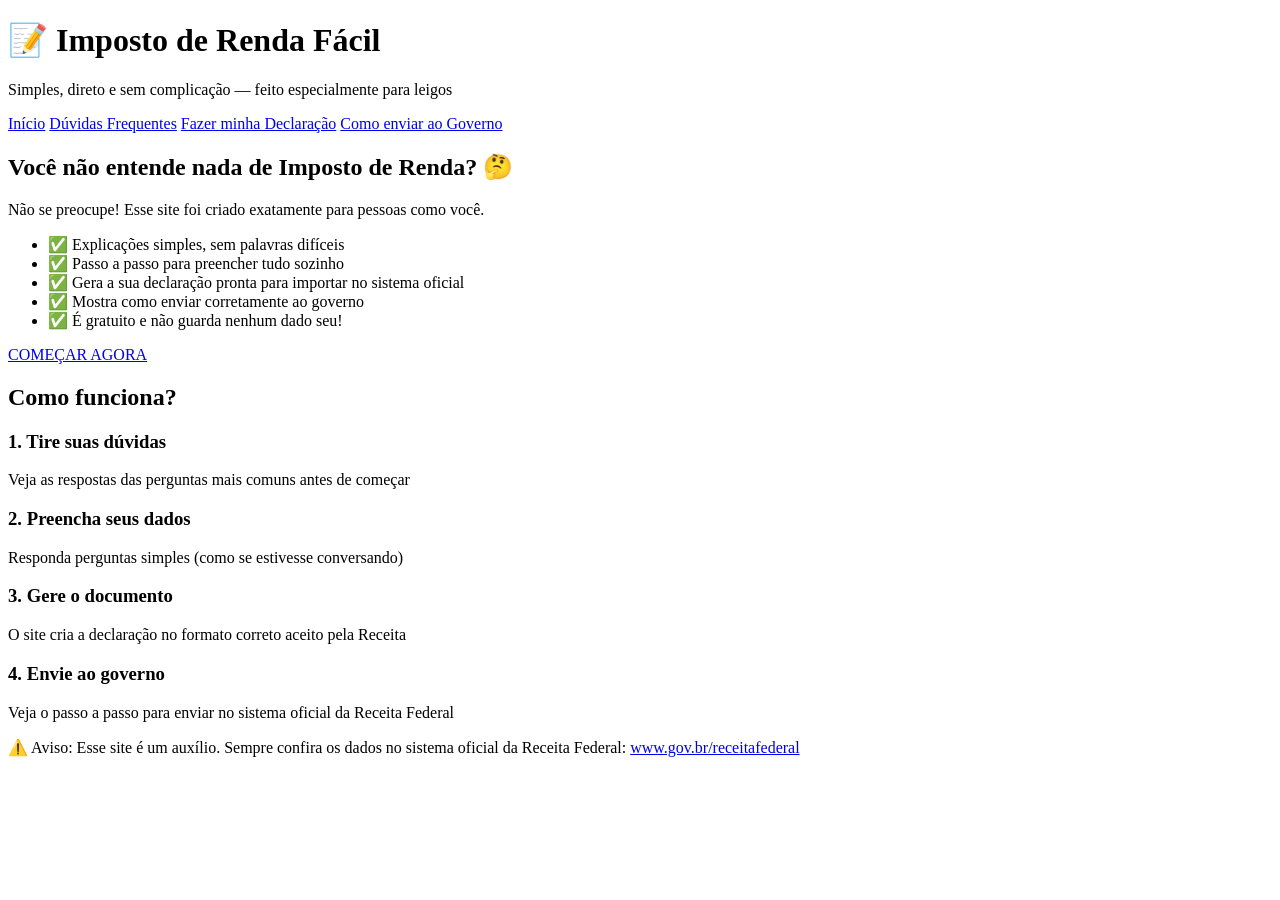
==== index.html @ 2a634f4e "Create index.html" ====
<!DOCTYPE html>
<html lang="pt-BR">
<head>
    <meta charset="UTF-8">
    <meta name="viewport" content="width=device-width, initial-scale=1.0">
    <title>Imposto de Renda Fácil - Para quem não entende nada</title>
    <link rel="stylesheet" href="estilo.css">
</head>
<body>
    <header>
        <div class="container">
            <h1>📝 Imposto de Renda Fácil</h1>
            <p>Simples, direto e sem complicação — feito especialmente para leigos</p>
            <nav>
                <a href="index.html" class="ativo">Início</a>
                <a href="duvidas.html">Dúvidas Frequentes</a>
                <a href="preencher.html">Fazer minha Declaração</a>
                <a href="enviar.html">Como enviar ao Governo</a>
            </nav>
        </div>
    </header>

    <main class="container">
        <section class="destaque glass">
            <h2>Você não entende nada de Imposto de Renda? 🤔</h2>
            <p>Não se preocupe! Esse site foi criado exatamente para pessoas como você.</p>
            <ul>
                <li>✅ Explicações simples, sem palavras difíceis</li>
                <li>✅ Passo a passo para preencher tudo sozinho</li>
                <li>✅ Gera a sua declaração pronta para importar no sistema oficial</li>
                <li>✅ Mostra como enviar corretamente ao governo</li>
                <li>✅ É gratuito e não guarda nenhum dado seu!</li>
            </ul>
            <a href="preencher.html" class="botao-principal">COMEÇAR AGORA</a>
        </section>

        <section class="como-funciona">
            <h2>Como funciona?</h2>
            <div class="passos">
                <div class="passo glass">
                    <h3>1. Tire suas dúvidas</h3>
                    <p>Veja as respostas das perguntas mais comuns antes de começar</p>
                </div>
                <div class="passo glass">
                    <h3>2. Preencha seus dados</h3>
                    <p>Responda perguntas simples (como se estivesse conversando)</p>
                </div>
                <div class="passo glass">
                    <h3>3. Gere o documento</h3>
                    <p>O site cria a declaração no formato correto aceito pela Receita</p>
                </div>
                <div class="passo glass">
                    <h3>4. Envie ao governo</h3>
                    <p>Veja o passo a passo para enviar no sistema oficial da Receita Federal</p>
                </div>
            </div>
        </section>
    </main>

    <footer>
        <div class="container">
            <p>⚠️ Aviso: Esse site é um auxílio. Sempre confira os dados no sistema oficial da Receita Federal: <a href="https://www.gov.br/receitafederal" target="_blank">www.gov.br/receitafederal</a></p>
        </div>
    </footer>

    <script src="script.js"></script>
</body>
</html>
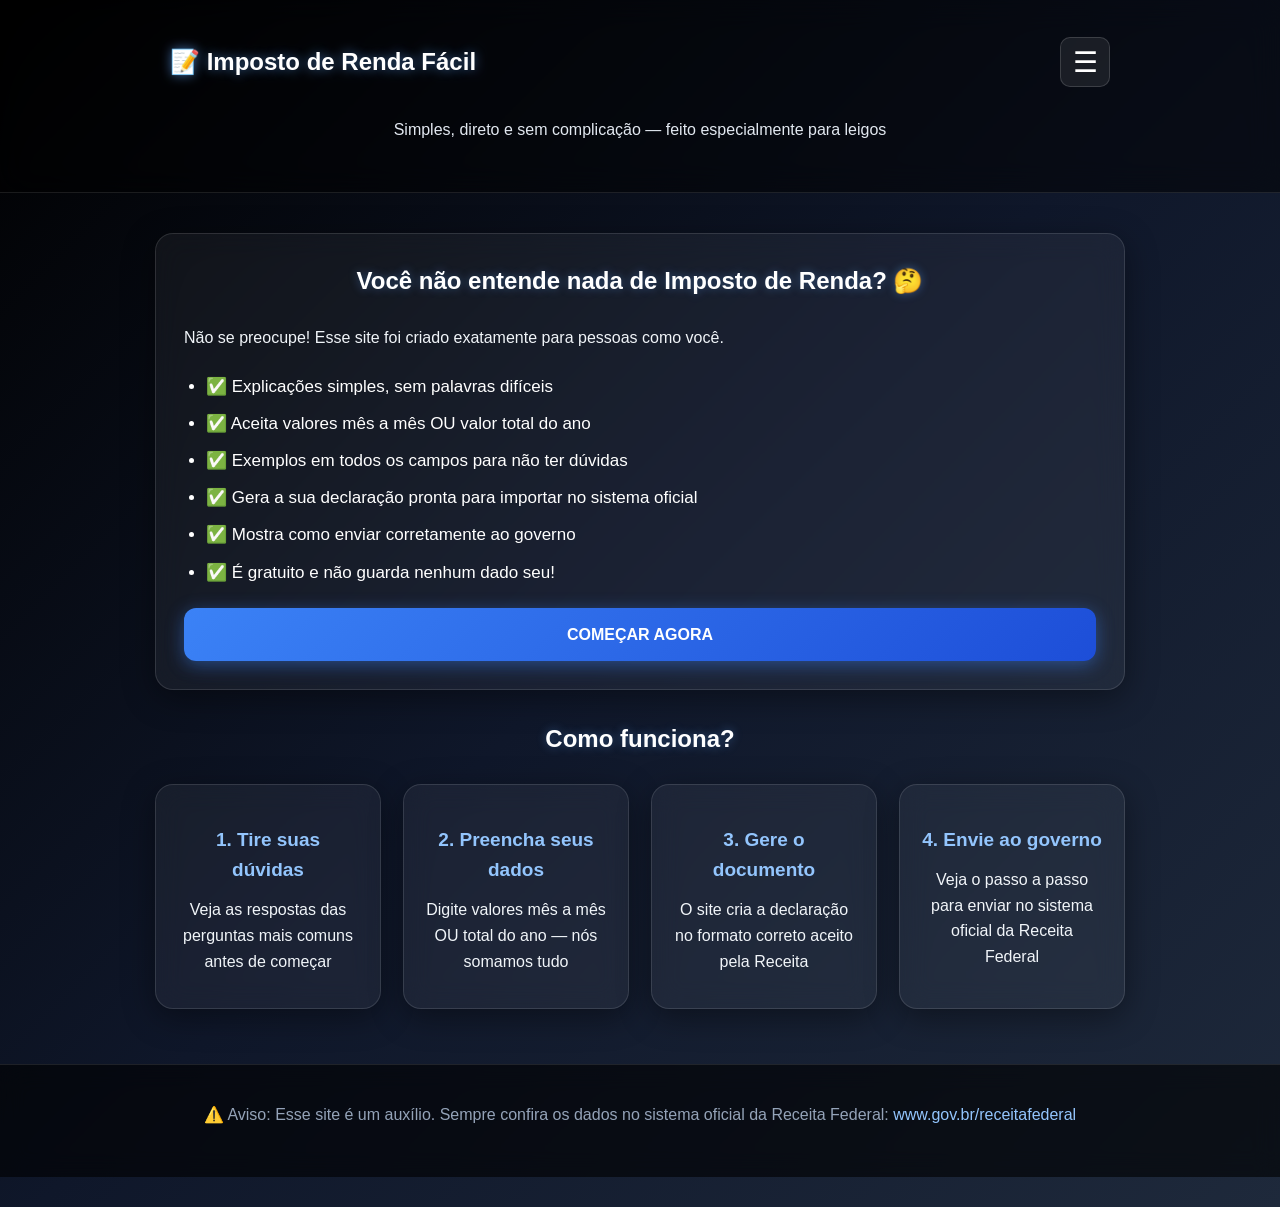
==== commit 562eacdd: "Update index.html" ====
--- a/index.html
+++ b/index.html
@@ -9,14 +9,19 @@
 <body>
     <header>
         <div class="container">
-            <h1>📝 Imposto de Renda Fácil</h1>
-            <p>Simples, direto e sem complicação — feito especialmente para leigos</p>
-            <nav>
+            <div class="cabecalho-topo">
+                <h1>📝 Imposto de Renda Fácil</h1>
+                <button class="botao-menu" id="abrirMenu">☰</button>
+            </div>
+
+            <nav id="menuNavegacao" class="menu-escondido">
                 <a href="index.html" class="ativo">Início</a>
                 <a href="duvidas.html">Dúvidas Frequentes</a>
                 <a href="preencher.html">Fazer minha Declaração</a>
                 <a href="enviar.html">Como enviar ao Governo</a>
             </nav>
+
+            <p>Simples, direto e sem complicação — feito especialmente para leigos</p>
         </div>
     </header>
 
@@ -26,7 +31,8 @@
             <p>Não se preocupe! Esse site foi criado exatamente para pessoas como você.</p>
             <ul>
                 <li>✅ Explicações simples, sem palavras difíceis</li>
-                <li>✅ Passo a passo para preencher tudo sozinho</li>
+                <li>✅ Aceita valores mês a mês OU valor total do ano</li>
+                <li>✅ Exemplos em todos os campos para não ter dúvidas</li>
                 <li>✅ Gera a sua declaração pronta para importar no sistema oficial</li>
                 <li>✅ Mostra como enviar corretamente ao governo</li>
                 <li>✅ É gratuito e não guarda nenhum dado seu!</li>
@@ -43,7 +49,7 @@
                 </div>
                 <div class="passo glass">
                     <h3>2. Preencha seus dados</h3>
-                    <p>Responda perguntas simples (como se estivesse conversando)</p>
+                    <p>Digite valores mês a mês OU total do ano — nós somamos tudo</p>
                 </div>
                 <div class="passo glass">
                     <h3>3. Gere o documento</h3>
--- a/estilo.css
+++ b/estilo.css
@@ -0,0 +1,393 @@
+/* ===== CONFIGURAÇÕES GERAIS ===== */
+* {
+    margin: 0;
+    padding: 0;
+    box-sizing: border-box;
+    font-family: 'Segoe UI', Roboto, Oxygen, Ubuntu, Cantarell, sans-serif;
+}
+
+body {
+    background: linear-gradient(135deg, #000000, #0f172a, #1e293b);
+    min-height: 100vh;
+    color: #f8fafc;
+    line-height: 1.6;
+    padding-bottom: 30px;
+}
+
+.container {
+    width: 92%;
+    max-width: 1000px;
+    margin: 0 auto;
+    padding: 15px;
+}
+
+/* ===== EFEITO VIDRO (GLASSMORPHISM) ===== */
+.glass {
+    background: rgba(255, 255, 255, 0.05);
+    backdrop-filter: blur(14px);
+    -webkit-backdrop-filter: blur(14px);
+    border: 1px solid rgba(255, 255, 255, 0.12);
+    border-radius: 18px;
+    box-shadow: 0 8px 32px rgba(0, 0, 0, 0.4);
+}
+
+/* ===== CABEÇALHO E MENU RECOLHIDO ===== */
+header {
+    background: rgba(0, 0, 0, 0.5);
+    backdrop-filter: blur(15px);
+    -webkit-backdrop-filter: blur(15px);
+    border-bottom: 1px solid rgba(255, 255, 255, 0.1);
+    padding: 22px 0;
+    margin-bottom: 25px;
+}
+
+.cabecalho-topo {
+    display: flex;
+    justify-content: space-between;
+    align-items: center;
+    padding: 0 15px;
+    margin-bottom: 15px;
+}
+
+header h1 {
+    font-size: 24px;
+    color: #ffffff;
+    text-shadow: 0 0 12px rgba(96, 165, 250, 0.6);
+}
+
+.botao-menu {
+    font-size: 28px;
+    background: rgba(255, 255, 255, 0.08);
+    border: 1px solid rgba(255, 255, 255, 0.15);
+    color: white;
+    border-radius: 10px;
+    width: 50px;
+    height: 50px;
+    cursor: pointer;
+    display: flex;
+    align-items: center;
+    justify-content: center;
+    transition: all 0.3s;
+}
+
+.botao-menu:hover {
+    background: rgba(96, 165, 250, 0.25);
+    box-shadow: 0 0 15px rgba(96, 165, 250, 0.4);
+}
+
+/* Menu escondido */
+.menu-escondido {
+    max-height: 0;
+    overflow: hidden;
+    transition: max-height 0.4s ease;
+    text-align: center;
+}
+
+.menu-aberto {
+    max-height: 400px;
+}
+
+nav a {
+    color: #ffffff;
+    text-decoration: none;
+    padding: 14px 18px;
+    margin: 8px auto;
+    display: block;
+    border-radius: 12px;
+    background: rgba(255, 255, 255, 0.06);
+    border: 1px solid rgba(255, 255, 255, 0.15);
+    transition: all 0.3s ease;
+    font-weight: 500;
+    max-width: 280px;
+}
+
+nav a.ativo, nav a:hover {
+    background: rgba(96, 165, 250, 0.25);
+    border-color: rgba(96, 165, 250, 0.5);
+    box-shadow: 0 0 18px rgba(96, 165, 250, 0.4);
+    color: #ffffff;
+}
+
+header p {
+    font-size: 16px;
+    color: #e2e8f0;
+    margin-top: 15px;
+    padding: 0 10px;
+    text-align: center;
+}
+
+/* ===== CONTEÚDO PRINCIPAL ===== */
+main {
+    padding: 10px 0;
+}
+
+h2 {
+    color: #ffffff;
+    margin-bottom: 25px;
+    text-align: center;
+    font-size: 24px;
+    text-shadow: 0 0 10px rgba(96, 165, 250, 0.4);
+}
+
+h3 {
+    color: #bfdbfe;
+    margin: 18px 0 12px;
+    font-size: 19px;
+}
+
+p {
+    color: #f1f5f9;
+    margin-bottom: 12px;
+    font-size: 16px;
+}
+
+/* 📌 TEXTO DE EXEMPLO ABAIXO DOS CAMPOS */
+.exemplo {
+    font-size: 14px;
+    color: #94a3b8;
+    margin-top: -5px;
+    margin-bottom: 15px;
+    padding-left: 5px;
+    font-style: italic;
+}
+
+/* ===== DESTAQUE ===== */
+.destaque {
+    padding: 28px;
+    margin-bottom: 30px;
+}
+
+.destaque ul {
+    margin: 22px 0;
+    padding-left: 22px;
+}
+
+.destaque li {
+    margin-bottom: 10px;
+    font-size: 17px;
+    color: #ffffff;
+}
+
+/* ===== BOTÕES ===== */
+.botao-principal {
+    display: block;
+    width: 100%;
+    padding: 14px 28px;
+    text-decoration: none;
+    border-radius: 12px;
+    font-weight: 600;
+    margin-top: 15px;
+    border: none;
+    cursor: pointer;
+    font-size: 16px;
+    transition: all 0.3s ease;
+    background: linear-gradient(135deg, #3b82f6, #1d4ed8);
+    color: #ffffff;
+    box-shadow: 0 4px 18px rgba(59, 130, 246, 0.45);
+    text-align: center;
+}
+
+.botao-principal:hover {
+    transform: translateY(-2px);
+    box-shadow: 0 6px 22px rgba(59, 130, 246, 0.65);
+    color: #ffffff;
+}
+
+.botao-principal.laranja {
+    background: linear-gradient(135deg, #f97316, #ea580c);
+    box-shadow: 0 4px 18px rgba(249, 115, 22, 0.45);
+}
+
+.botao-principal.laranja:hover {
+    box-shadow: 0 6px 22px rgba(249, 115, 22, 0.65);
+}
+
+.botao-principal.azul-claro {
+    background: linear-gradient(135deg, #0ea5e9, #0284c7);
+    box-shadow: 0 4px 18px rgba(14, 165, 233, 0.45);
+}
+
+.botao-principal.azul-claro:hover {
+    box-shadow: 0 6px 22px rgba(14, 165, 233, 0.65);
+}
+
+/* ===== PASSOS ===== */
+.como-funciona .passos {
+    display: grid;
+    grid-template-columns: repeat(auto-fit, minmax(220px, 1fr));
+    gap: 22px;
+    margin-top: 22px;
+}
+
+.passo {
+    padding: 22px;
+    text-align: center;
+}
+
+.passo h3 {
+    color: #93c5fd;
+}
+
+/* ===== DÚVIDAS ===== */
+.duvida {
+    padding: 22px;
+    margin-bottom: 18px;
+}
+
+.duvida p {
+    color: #f1f5f9;
+}
+
+/* ===== FORMULÁRIO ===== */
+.bloco-form {
+    padding: 22px;
+    margin-bottom: 22px;
+}
+
+label {
+    display: block;
+    margin: 14px 0 6px;
+    font-weight: 500;
+    color: #ffffff;
+    font-size: 16px;
+}
+
+input, select {
+    width: 100%;
+    padding: 12px 15px;
+    border-radius: 10px;
+    font-size: 16px;
+    background: rgba(255, 255, 255, 0.08);
+    border: 1px solid rgba(255, 255, 255, 0.18);
+    color: #ffffff;
+    outline: none;
+    transition: all 0.3s ease;
+}
+
+input::placeholder {
+    color: #cbd5e1;
+}
+
+input:focus, select:focus {
+    border-color: #60a5fa;
+    box-shadow: 0 0 14px rgba(96, 165, 250, 0.45);
+    background: rgba(255, 255, 255, 0.12);
+}
+
+select option {
+    background: #0f172a;
+    color: #ffffff;
+}
+
+.resultado {
+    margin-top: 30px;
+    padding: 28px;
+    display: none;
+}
+
+textarea {
+    width: 100%;
+    height: 260px;
+    padding: 15px;
+    border-radius: 10px;
+    background: rgba(0, 0, 0, 0.4);
+    border: 1px solid rgba(255, 255, 255, 0.18);
+    color: #bfdbfe;
+    font-size: 14px;
+    resize: vertical;
+}
+
+/* ===== PÁGINA ENVIAR ===== */
+.passo-enviar {
+    padding: 22px;
+    margin-bottom: 18px;
+}
+
+.aviso-final {
+    background: rgba(251, 191, 36, 0.1);
+    border-left: 4px solid #fbbf24;
+    padding: 22px;
+    border-radius: 12px;
+    margin: 22px 0;
+}
+
+.aviso-final h3 {
+    color: #fde68a;
+}
+
+a {
+    color: #93c5fd;
+    text-decoration: none;
+    font-weight: 500;
+    transition: color 0.3s;
+}
+
+a:hover {
+    color: #ffffff;
+    text-shadow: 0 0 10px rgba(147, 197, 253, 0.5);
+}
+
+/* ===== RODAPÉ ===== */
+footer {
+    background: rgba(0, 0, 0, 0.6);
+    backdrop-filter: blur(12px);
+    -webkit-backdrop-filter: blur(12px);
+    border-top: 1px solid rgba(255, 255, 255, 0.1);
+    text-align: center;
+    padding: 22px 0;
+    font-size: 14px;
+    margin-top: 40px;
+}
+
+footer p {
+    color: #94a3b8;
+}
+
+/* ===== 📱 RESPONSIVIDADE ===== */
+@media (max-width: 600px) {
+    .container {
+        width: 95%;
+        padding: 10px;
+    }
+
+    header h1 {
+        font-size: 20px;
+    }
+
+    .botao-menu {
+        width: 45px;
+        height: 45px;
+        font-size: 24px;
+    }
+
+    header p {
+        font-size: 15px;
+    }
+
+    h2 {
+        font-size: 21px;
+    }
+
+    h3 {
+        font-size: 17px;
+    }
+
+    p, label, .exemplo {
+        font-size: 15px;
+    }
+
+    .botao-principal {
+        font-size: 15px;
+        padding: 13px 20px;
+    }
+
+    .destaque, .duvida, .bloco-form, .passo-enviar, .passo, .resultado {
+        padding: 20px;
+    }
+
+    textarea {
+        height: 220px;
+        font-size: 13px;
+    }
+}
+
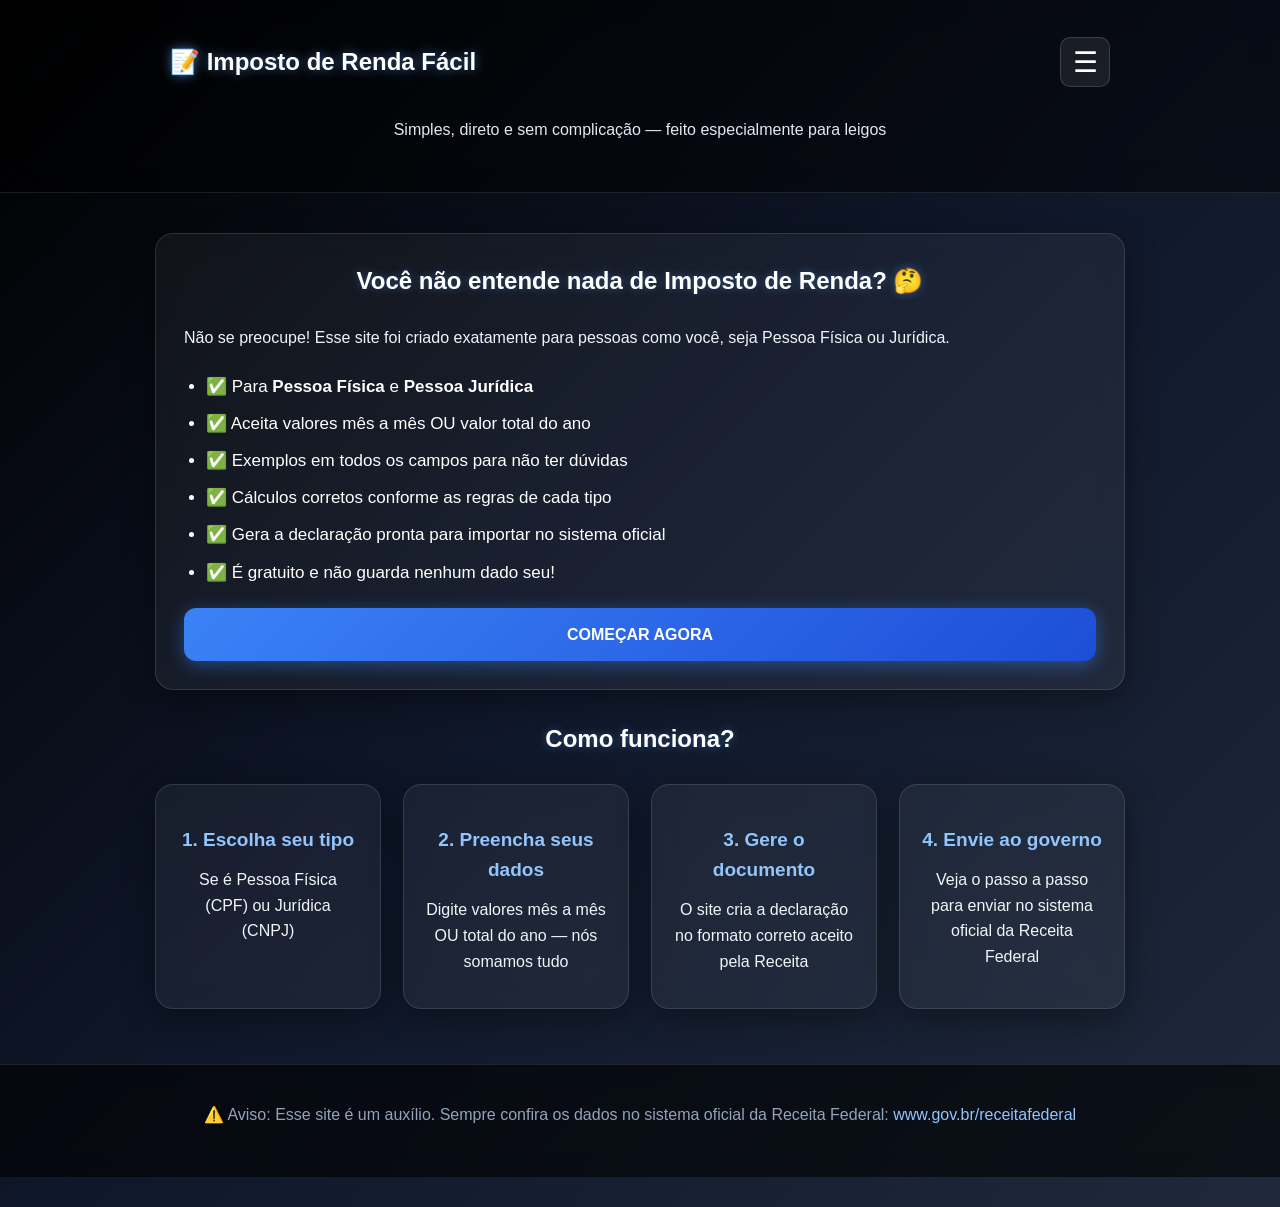
==== commit 232d2c8e: "Update index.html" ====
--- a/index.html
+++ b/index.html
@@ -28,13 +28,13 @@
     <main class="container">
         <section class="destaque glass">
             <h2>Você não entende nada de Imposto de Renda? 🤔</h2>
-            <p>Não se preocupe! Esse site foi criado exatamente para pessoas como você.</p>
+            <p>Não se preocupe! Esse site foi criado exatamente para pessoas como você, seja Pessoa Física ou Jurídica.</p>
             <ul>
-                <li>✅ Explicações simples, sem palavras difíceis</li>
+                <li>✅ Para <strong>Pessoa Física</strong> e <strong>Pessoa Jurídica</strong></li>
                 <li>✅ Aceita valores mês a mês OU valor total do ano</li>
                 <li>✅ Exemplos em todos os campos para não ter dúvidas</li>
-                <li>✅ Gera a sua declaração pronta para importar no sistema oficial</li>
-                <li>✅ Mostra como enviar corretamente ao governo</li>
+                <li>✅ Cálculos corretos conforme as regras de cada tipo</li>
+                <li>✅ Gera a declaração pronta para importar no sistema oficial</li>
                 <li>✅ É gratuito e não guarda nenhum dado seu!</li>
             </ul>
             <a href="preencher.html" class="botao-principal">COMEÇAR AGORA</a>
@@ -44,8 +44,8 @@
             <h2>Como funciona?</h2>
             <div class="passos">
                 <div class="passo glass">
-                    <h3>1. Tire suas dúvidas</h3>
-                    <p>Veja as respostas das perguntas mais comuns antes de começar</p>
+                    <h3>1. Escolha seu tipo</h3>
+                    <p>Se é Pessoa Física (CPF) ou Jurídica (CNPJ)</p>
                 </div>
                 <div class="passo glass">
                     <h3>2. Preencha seus dados</h3>
